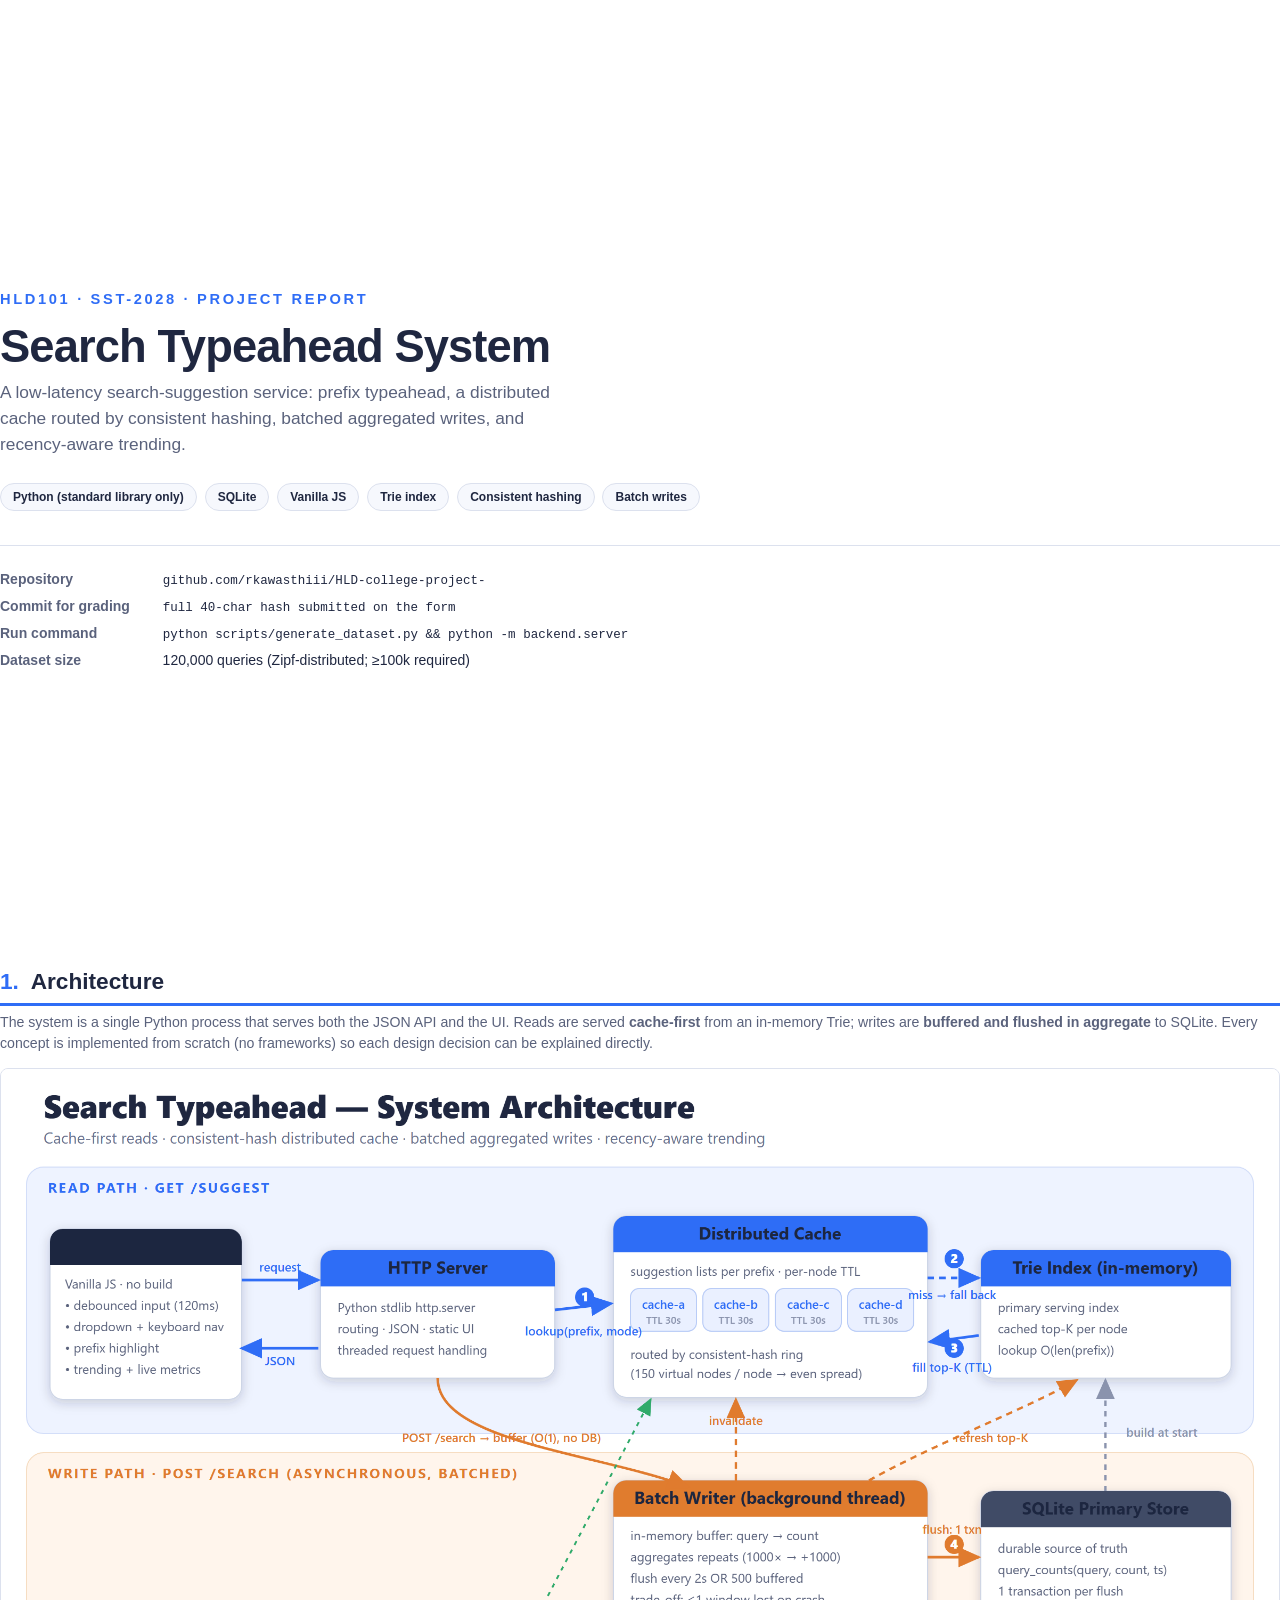
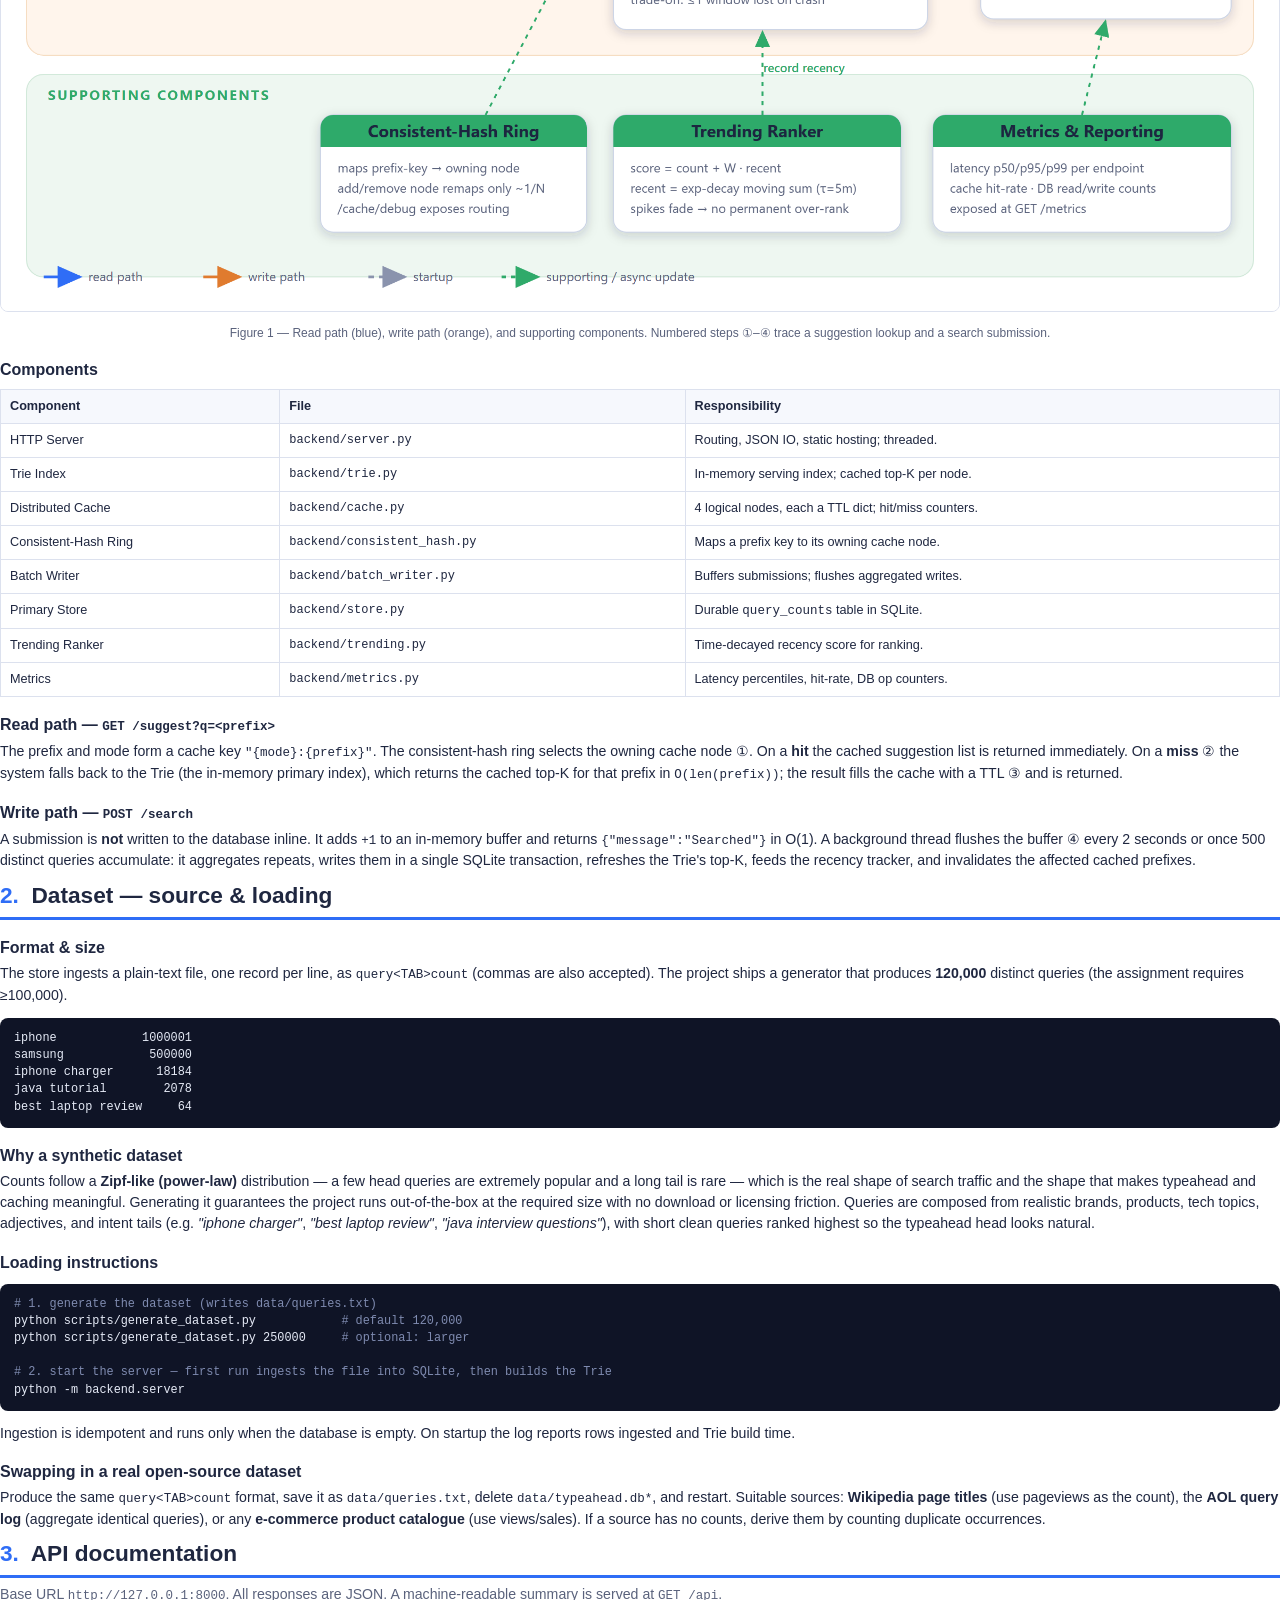
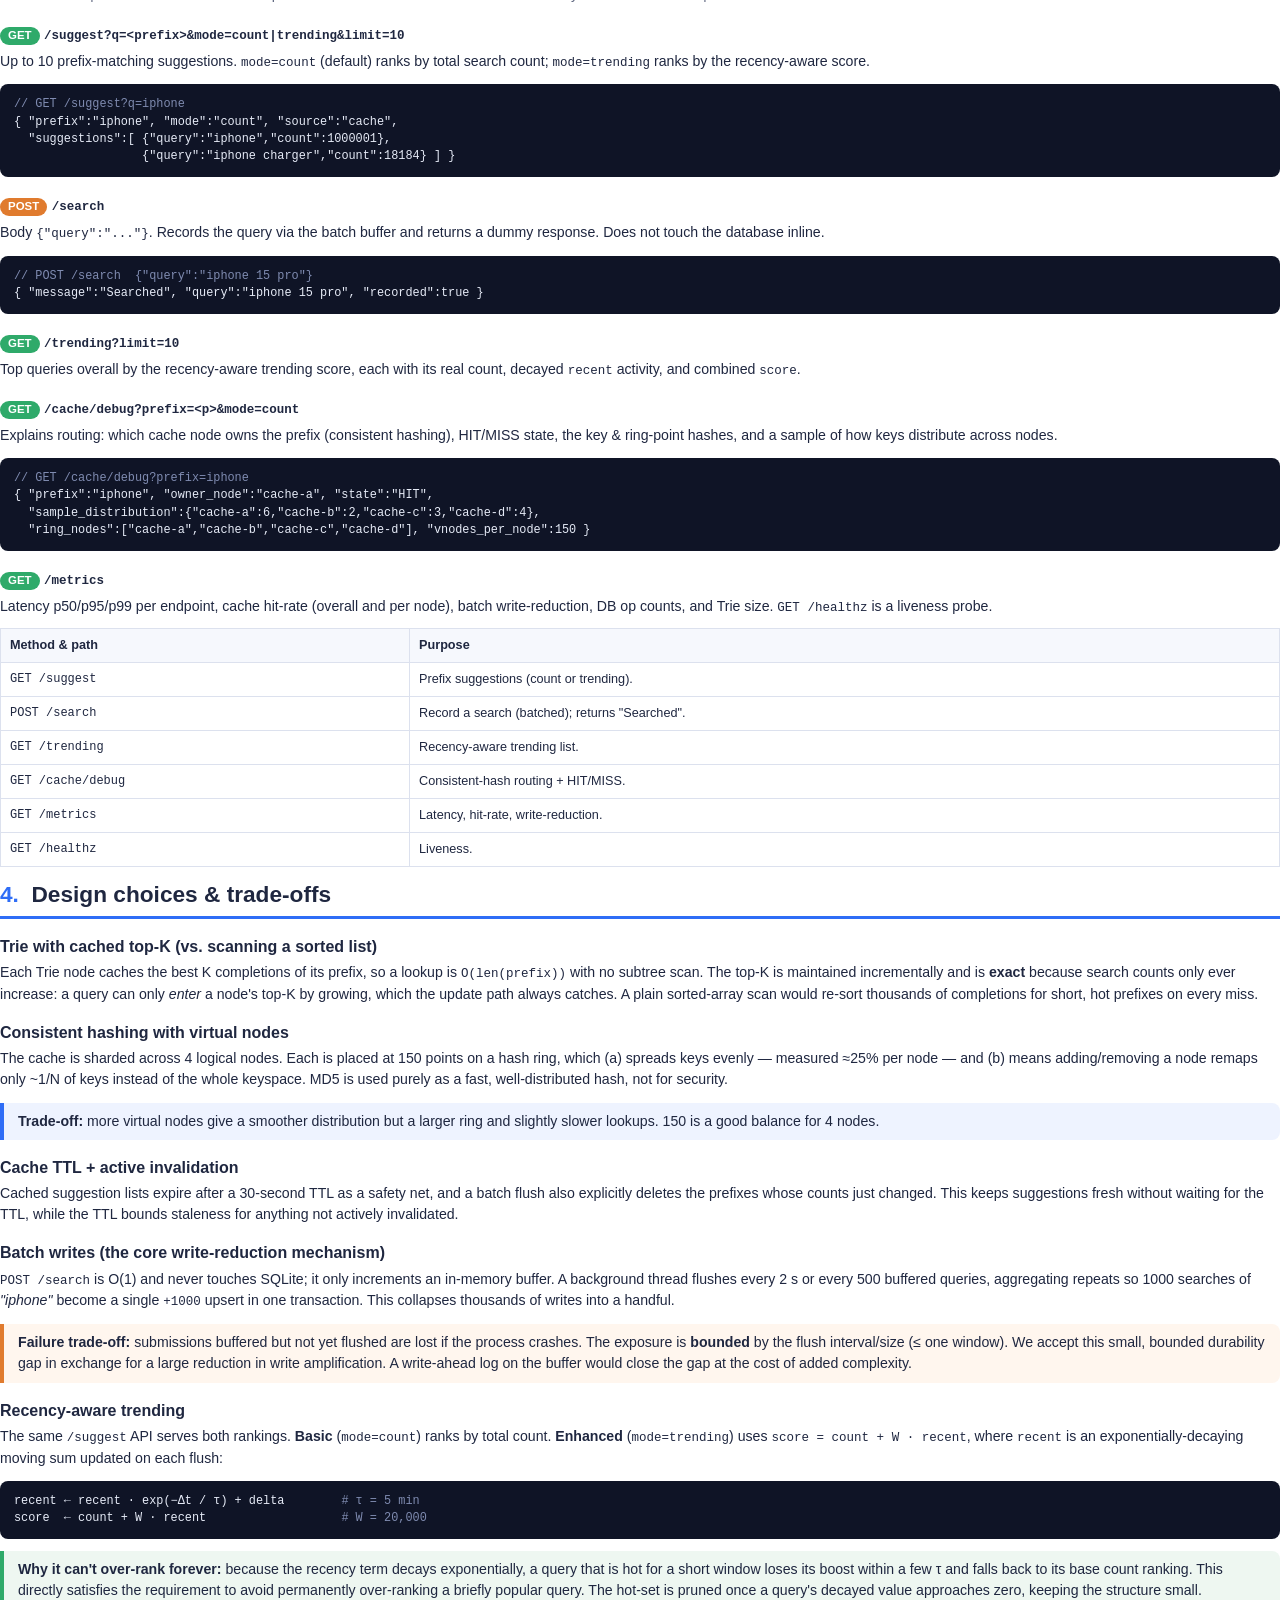
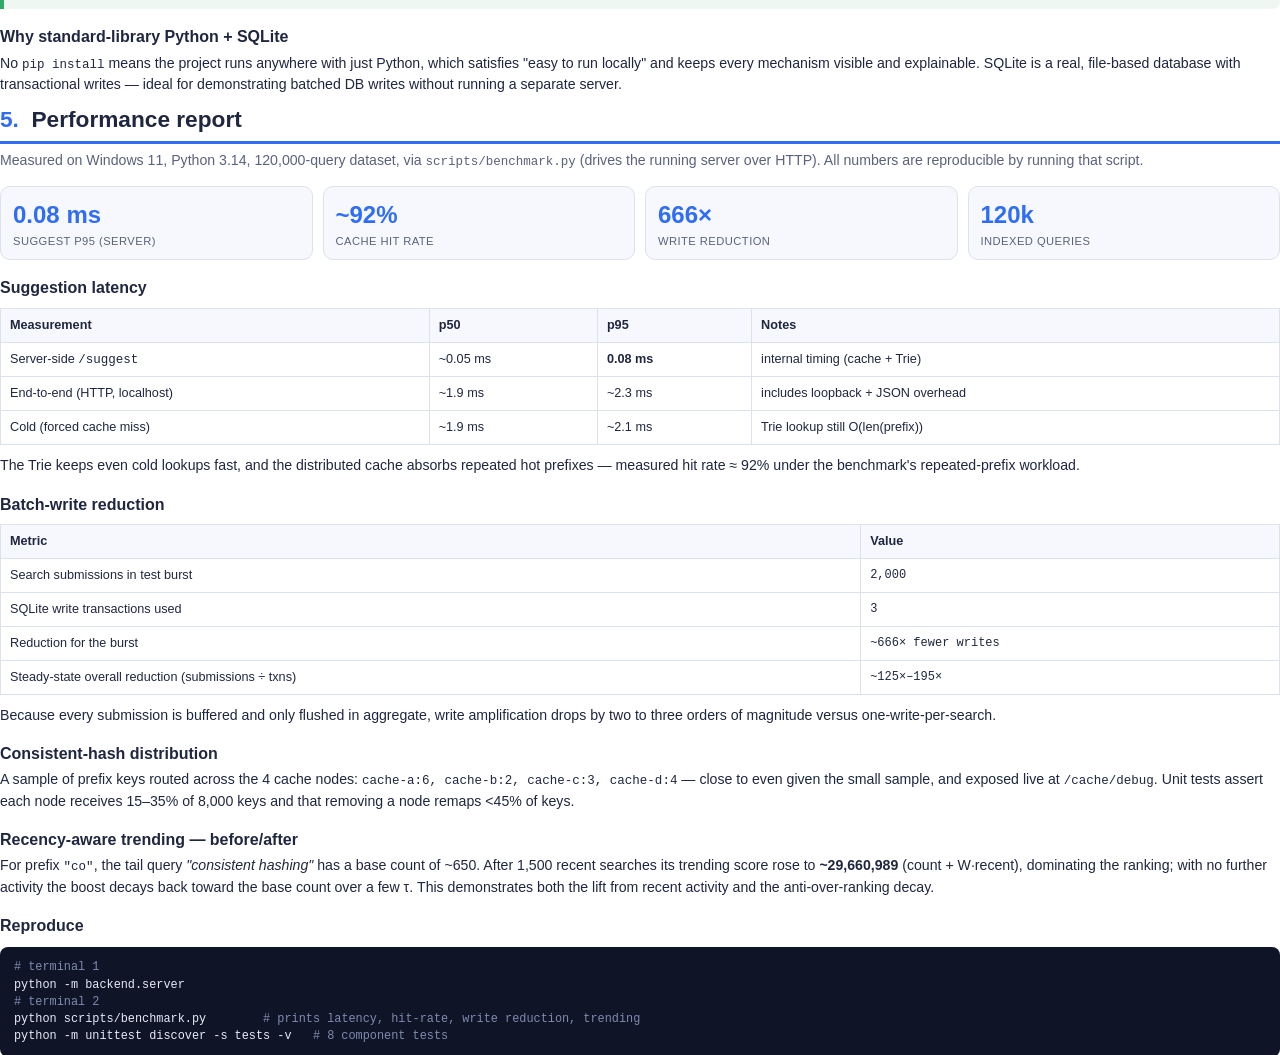
==== docs/report.html @ 8cc43f55 "feat: initial implementation of search typeahead feature with suggestions, trending, and metrics - A" ====
<!DOCTYPE html>
<html lang="en">
<head>
<meta charset="UTF-8" />
<title>Search Typeahead — Project Report</title>
<style>
  @page { size: A4; margin: 17mm 15mm; }
  :root {
    --ink:#1f2740; --muted:#5a627c; --line:#dce1ee;
    --blue:#2f6df6; --orange:#e07b2e; --green:#2faa6a; --bg:#f6f8fd;
  }
  * { box-sizing: border-box; }
  body {
    font-family:"Segoe UI", Helvetica, Arial, sans-serif;
    color:var(--ink); margin:0; font-size:10.6pt; line-height:1.5;
  }
  h1,h2,h3 { line-height:1.2; }
  h2 {
    font-size:17pt; margin:0 0 4px; padding-bottom:8px;
    border-bottom:3px solid var(--blue);
  }
  .sec-no { color:var(--blue); font-weight:800; }
  h3 { font-size:12pt; margin:18px 0 4px; color:var(--ink); }
  p { margin:6px 0; }
  code, .mono { font-family:"Consolas","SF Mono",Menlo,monospace; font-size:9.4pt; }
  code { background:var(--bg); padding:1px 5px; border-radius:4px; color:#244; }
  pre {
    background:#0f1426; color:#e6ebf7; padding:12px 14px; border-radius:8px;
    font-family:"Consolas",monospace; font-size:8.9pt; line-height:1.45;
    overflow:auto; white-space:pre-wrap;
  }
  pre .c { color:#7f8bb0; }
  table { width:100%; border-collapse:collapse; margin:10px 0; font-size:9.5pt; }
  th,td { border:1px solid var(--line); padding:7px 9px; text-align:left; vertical-align:top; }
  th { background:var(--bg); font-weight:700; }
  td.mono, th.mono { font-family:"Consolas",monospace; font-size:9pt; }
  .section { page-break-before: always; padding-top:4px; }
  .lead { color:var(--muted); font-size:10.6pt; }
  .callout {
    border-left:4px solid var(--orange); background:#fff6ee;
    padding:8px 14px; border-radius:0 8px 8px 0; margin:12px 0;
  }
  .callout.blue { border-color:var(--blue); background:#eef3ff; }
  .callout.green{ border-color:var(--green); background:#eef7f1; }
  .callout b { color:var(--ink); }
  figure { margin:14px 0; text-align:center; }
  figure img { width:100%; border:1px solid var(--line); border-radius:8px; }
  figcaption { color:var(--muted); font-size:9pt; margin-top:6px; }
  .pill { display:inline-block; font-size:8.6pt; font-weight:700; padding:2px 8px;
          border-radius:20px; color:#fff; }
  .m-get { background:var(--green); } .m-post { background:var(--orange); }
  ul { margin:6px 0 6px 0; padding-left:20px; } li { margin:3px 0; }
  .kpi-row { display:flex; gap:10px; margin:14px 0; }
  .kpi { flex:1; border:1px solid var(--line); border-radius:10px; padding:10px 12px; background:var(--bg); }
  .kpi .v { font-size:18pt; font-weight:800; color:var(--blue); }
  .kpi .l { font-size:8.4pt; color:var(--muted); text-transform:uppercase; letter-spacing:.04em; }

  /* cover */
  .cover { height:255mm; display:flex; flex-direction:column; justify-content:center; }
  .cover .eyebrow { color:var(--blue); font-weight:800; letter-spacing:.18em; text-transform:uppercase; font-size:11pt; }
  .cover h1 { font-size:34pt; margin:10px 0 6px; letter-spacing:-.02em; }
  .cover .tag { color:var(--muted); font-size:13pt; max-width:150mm; }
  .cover .meta { margin-top:34px; border-top:1px solid var(--line); padding-top:18px; font-size:10.5pt; }
  .cover .meta div { margin:5px 0; }
  .cover .meta b { display:inline-block; width:42mm; color:var(--muted); font-weight:600; }
  .stack { margin-top:22px; }
  .stack span { display:inline-block; background:var(--bg); border:1px solid var(--line);
    border-radius:20px; padding:4px 12px; margin:3px 4px 0 0; font-size:9pt; font-weight:600; }
</style>
</head>
<body>

<!-- ============ COVER ============ -->
<section class="cover">
  <div class="eyebrow">HLD101 · SST-2028 · Project Report</div>
  <h1>Search Typeahead System</h1>
  <div class="tag">A low-latency search-suggestion service: prefix typeahead, a distributed
    cache routed by consistent hashing, batched aggregated writes, and recency-aware trending.</div>

  <div class="stack">
    <span>Python (standard library only)</span>
    <span>SQLite</span>
    <span>Vanilla JS</span>
    <span>Trie index</span>
    <span>Consistent hashing</span>
    <span>Batch writes</span>
  </div>

  <div class="meta">
    <div><b>Repository</b> <span class="mono">github.com/rkawasthiii/HLD-college-project-</span></div>
    <div><b>Commit for grading</b> <span class="mono">full 40-char hash submitted on the form</span></div>
    <div><b>Run command</b> <span class="mono">python scripts/generate_dataset.py &amp;&amp; python -m backend.server</span></div>
    <div><b>Dataset size</b> 120,000 queries (Zipf-distributed; ≥100k required)</div>
  </div>
</section>

<!-- ============ 1. ARCHITECTURE ============ -->
<section class="section">
  <h2><span class="sec-no">1.</span>&nbsp; Architecture</h2>
  <p class="lead">The system is a single Python process that serves both the JSON API and the
  UI. Reads are served <b>cache-first</b> from an in-memory Trie; writes are <b>buffered and
  flushed in aggregate</b> to SQLite. Every concept is implemented from scratch (no frameworks)
  so each design decision can be explained directly.</p>

  <figure>
    <img src="architecture.png" alt="Architecture diagram" />
    <figcaption>Figure 1 — Read path (blue), write path (orange), and supporting components.
      Numbered steps ①–④ trace a suggestion lookup and a search submission.</figcaption>
  </figure>

  <h3>Components</h3>
  <table>
    <tr><th>Component</th><th>File</th><th>Responsibility</th></tr>
    <tr><td>HTTP Server</td><td class="mono">backend/server.py</td><td>Routing, JSON IO, static hosting; threaded.</td></tr>
    <tr><td>Trie Index</td><td class="mono">backend/trie.py</td><td>In-memory serving index; cached top-K per node.</td></tr>
    <tr><td>Distributed Cache</td><td class="mono">backend/cache.py</td><td>4 logical nodes, each a TTL dict; hit/miss counters.</td></tr>
    <tr><td>Consistent-Hash Ring</td><td class="mono">backend/consistent_hash.py</td><td>Maps a prefix key to its owning cache node.</td></tr>
    <tr><td>Batch Writer</td><td class="mono">backend/batch_writer.py</td><td>Buffers submissions; flushes aggregated writes.</td></tr>
    <tr><td>Primary Store</td><td class="mono">backend/store.py</td><td>Durable <span class="mono">query_counts</span> table in SQLite.</td></tr>
    <tr><td>Trending Ranker</td><td class="mono">backend/trending.py</td><td>Time-decayed recency score for ranking.</td></tr>
    <tr><td>Metrics</td><td class="mono">backend/metrics.py</td><td>Latency percentiles, hit-rate, DB op counters.</td></tr>
  </table>

  <h3>Read path — <span class="mono">GET /suggest?q=&lt;prefix&gt;</span></h3>
  <p>The prefix and mode form a cache key <span class="mono">"{mode}:{prefix}"</span>. The
  consistent-hash ring selects the owning cache node ①. On a <b>hit</b> the cached suggestion
  list is returned immediately. On a <b>miss</b> ② the system falls back to the Trie (the
  in-memory primary index), which returns the cached top-K for that prefix in
  <span class="mono">O(len(prefix))</span>; the result fills the cache with a TTL ③ and is returned.</p>

  <h3>Write path — <span class="mono">POST /search</span></h3>
  <p>A submission is <b>not</b> written to the database inline. It adds <span class="mono">+1</span>
  to an in-memory buffer and returns <span class="mono">{"message":"Searched"}</span> in O(1). A
  background thread flushes the buffer ④ every 2&nbsp;seconds or once 500 distinct queries
  accumulate: it aggregates repeats, writes them in a single SQLite transaction, refreshes the
  Trie's top-K, feeds the recency tracker, and invalidates the affected cached prefixes.</p>
</section>

<!-- ============ 2. DATASET ============ -->
<section class="section">
  <h2><span class="sec-no">2.</span>&nbsp; Dataset — source &amp; loading</h2>

  <h3>Format &amp; size</h3>
  <p>The store ingests a plain-text file, one record per line, as
  <span class="mono">query&lt;TAB&gt;count</span> (commas are also accepted). The project ships a
  generator that produces <b>120,000</b> distinct queries (the assignment requires ≥100,000).</p>
  <pre>iphone            1000001
samsung            500000
iphone charger      18184
java tutorial        2078
best laptop review     64</pre>

  <h3>Why a synthetic dataset</h3>
  <p>Counts follow a <b>Zipf-like (power-law)</b> distribution — a few head queries are extremely
  popular and a long tail is rare — which is the real shape of search traffic and the shape that
  makes typeahead and caching meaningful. Generating it guarantees the project runs out-of-the-box
  at the required size with no download or licensing friction. Queries are composed from realistic
  brands, products, tech topics, adjectives, and intent tails (e.g. <i>"iphone charger"</i>,
  <i>"best laptop review"</i>, <i>"java interview questions"</i>), with short clean queries ranked
  highest so the typeahead head looks natural.</p>

  <h3>Loading instructions</h3>
  <pre><span class="c"># 1. generate the dataset (writes data/queries.txt)</span>
python scripts/generate_dataset.py            <span class="c"># default 120,000</span>
python scripts/generate_dataset.py 250000     <span class="c"># optional: larger</span>

<span class="c"># 2. start the server — first run ingests the file into SQLite, then builds the Trie</span>
python -m backend.server</pre>
  <p>Ingestion is idempotent and runs only when the database is empty. On startup the log reports
  rows ingested and Trie build time.</p>

  <h3>Swapping in a real open-source dataset</h3>
  <p>Produce the same <span class="mono">query&lt;TAB&gt;count</span> format, save it as
  <span class="mono">data/queries.txt</span>, delete <span class="mono">data/typeahead.db*</span>,
  and restart. Suitable sources: <b>Wikipedia page titles</b> (use pageviews as the count), the
  <b>AOL query log</b> (aggregate identical queries), or any <b>e-commerce product catalogue</b>
  (use views/sales). If a source has no counts, derive them by counting duplicate occurrences.</p>
</section>

<!-- ============ 3. API ============ -->
<section class="section">
  <h2><span class="sec-no">3.</span>&nbsp; API documentation</h2>
  <p class="lead">Base URL <span class="mono">http://127.0.0.1:8000</span>. All responses are JSON.
  A machine-readable summary is served at <span class="mono">GET /api</span>.</p>

  <h3><span class="pill m-get">GET</span> <span class="mono">/suggest?q=&lt;prefix&gt;&amp;mode=count|trending&amp;limit=10</span></h3>
  <p>Up to 10 prefix-matching suggestions. <span class="mono">mode=count</span> (default) ranks by
  total search count; <span class="mono">mode=trending</span> ranks by the recency-aware score.</p>
  <pre><span class="c">// GET /suggest?q=iphone</span>
{ "prefix":"iphone", "mode":"count", "source":"cache",
  "suggestions":[ {"query":"iphone","count":1000001},
                  {"query":"iphone charger","count":18184} ] }</pre>

  <h3><span class="pill m-post">POST</span> <span class="mono">/search</span></h3>
  <p>Body <span class="mono">{"query":"..."}</span>. Records the query via the batch buffer and
  returns a dummy response. Does not touch the database inline.</p>
  <pre><span class="c">// POST /search  {"query":"iphone 15 pro"}</span>
{ "message":"Searched", "query":"iphone 15 pro", "recorded":true }</pre>

  <h3><span class="pill m-get">GET</span> <span class="mono">/trending?limit=10</span></h3>
  <p>Top queries overall by the recency-aware trending score, each with its real count, decayed
  <span class="mono">recent</span> activity, and combined <span class="mono">score</span>.</p>

  <h3><span class="pill m-get">GET</span> <span class="mono">/cache/debug?prefix=&lt;p&gt;&amp;mode=count</span></h3>
  <p>Explains routing: which cache node owns the prefix (consistent hashing), HIT/MISS state, the
  key &amp; ring-point hashes, and a sample of how keys distribute across nodes.</p>
  <pre><span class="c">// GET /cache/debug?prefix=iphone</span>
{ "prefix":"iphone", "owner_node":"cache-a", "state":"HIT",
  "sample_distribution":{"cache-a":6,"cache-b":2,"cache-c":3,"cache-d":4},
  "ring_nodes":["cache-a","cache-b","cache-c","cache-d"], "vnodes_per_node":150 }</pre>

  <h3><span class="pill m-get">GET</span> <span class="mono">/metrics</span></h3>
  <p>Latency p50/p95/p99 per endpoint, cache hit-rate (overall and per node), batch
  write-reduction, DB op counts, and Trie size. <span class="mono">GET /healthz</span> is a
  liveness probe.</p>

  <table>
    <tr><th>Method &amp; path</th><th>Purpose</th></tr>
    <tr><td class="mono">GET /suggest</td><td>Prefix suggestions (count or trending).</td></tr>
    <tr><td class="mono">POST /search</td><td>Record a search (batched); returns "Searched".</td></tr>
    <tr><td class="mono">GET /trending</td><td>Recency-aware trending list.</td></tr>
    <tr><td class="mono">GET /cache/debug</td><td>Consistent-hash routing + HIT/MISS.</td></tr>
    <tr><td class="mono">GET /metrics</td><td>Latency, hit-rate, write-reduction.</td></tr>
    <tr><td class="mono">GET /healthz</td><td>Liveness.</td></tr>
  </table>
</section>

<!-- ============ 4. DESIGN CHOICES ============ -->
<section class="section">
  <h2><span class="sec-no">4.</span>&nbsp; Design choices &amp; trade-offs</h2>

  <h3>Trie with cached top-K (vs. scanning a sorted list)</h3>
  <p>Each Trie node caches the best K completions of its prefix, so a lookup is
  <span class="mono">O(len(prefix))</span> with no subtree scan. The top-K is maintained
  incrementally and is <b>exact</b> because search counts only ever increase: a query can only
  <i>enter</i> a node's top-K by growing, which the update path always catches. A plain sorted-array
  scan would re-sort thousands of completions for short, hot prefixes on every miss.</p>

  <h3>Consistent hashing with virtual nodes</h3>
  <p>The cache is sharded across 4 logical nodes. Each is placed at 150 points on a hash ring, which
  (a) spreads keys evenly — measured ≈25% per node — and (b) means adding/removing a node remaps only
  ~1/N of keys instead of the whole keyspace. MD5 is used purely as a fast, well-distributed hash, not
  for security.</p>
  <div class="callout blue"><b>Trade-off:</b> more virtual nodes give a smoother distribution but a
  larger ring and slightly slower lookups. 150 is a good balance for 4 nodes.</div>

  <h3>Cache TTL + active invalidation</h3>
  <p>Cached suggestion lists expire after a 30-second TTL as a safety net, and a batch flush also
  explicitly deletes the prefixes whose counts just changed. This keeps suggestions fresh without
  waiting for the TTL, while the TTL bounds staleness for anything not actively invalidated.</p>

  <h3>Batch writes (the core write-reduction mechanism)</h3>
  <p><span class="mono">POST /search</span> is O(1) and never touches SQLite; it only increments an
  in-memory buffer. A background thread flushes every 2&nbsp;s or every 500 buffered queries,
  aggregating repeats so 1000 searches of <i>"iphone"</i> become a single <span class="mono">+1000</span>
  upsert in one transaction. This collapses thousands of writes into a handful.</p>
  <div class="callout"><b>Failure trade-off:</b> submissions buffered but not yet flushed are lost if
  the process crashes. The exposure is <b>bounded</b> by the flush interval/size (≤ one window). We
  accept this small, bounded durability gap in exchange for a large reduction in write amplification.
  A write-ahead log on the buffer would close the gap at the cost of added complexity.</div>

  <h3>Recency-aware trending</h3>
  <p>The same <span class="mono">/suggest</span> API serves both rankings.
  <b>Basic</b> (<span class="mono">mode=count</span>) ranks by total count. <b>Enhanced</b>
  (<span class="mono">mode=trending</span>) uses
  <span class="mono">score = count + W · recent</span>, where <span class="mono">recent</span> is an
  exponentially-decaying moving sum updated on each flush:</p>
  <pre>recent ← recent · exp(−Δt / τ) + delta        <span class="c"># τ = 5 min</span>
score  ← count + W · recent                   <span class="c"># W = 20,000</span></pre>
  <div class="callout green"><b>Why it can't over-rank forever:</b> because the recency term decays
  exponentially, a query that is hot for a short window loses its boost within a few τ and falls back
  to its base count ranking. This directly satisfies the requirement to avoid permanently over-ranking
  a briefly popular query. The hot-set is pruned once a query's decayed value approaches zero, keeping
  the structure small.</div>

  <h3>Why standard-library Python + SQLite</h3>
  <p>No <span class="mono">pip install</span> means the project runs anywhere with just Python, which
  satisfies "easy to run locally" and keeps every mechanism visible and explainable. SQLite is a real,
  file-based database with transactional writes — ideal for demonstrating batched DB writes without
  running a separate server.</p>
</section>

<!-- ============ 5. PERFORMANCE ============ -->
<section class="section">
  <h2><span class="sec-no">5.</span>&nbsp; Performance report</h2>
  <p class="lead">Measured on Windows 11, Python 3.14, 120,000-query dataset, via
  <span class="mono">scripts/benchmark.py</span> (drives the running server over HTTP). All numbers
  are reproducible by running that script.</p>

  <div class="kpi-row">
    <div class="kpi"><div class="v">0.08 ms</div><div class="l">suggest p95 (server)</div></div>
    <div class="kpi"><div class="v">~92%</div><div class="l">cache hit rate</div></div>
    <div class="kpi"><div class="v">666×</div><div class="l">write reduction</div></div>
    <div class="kpi"><div class="v">120k</div><div class="l">indexed queries</div></div>
  </div>

  <h3>Suggestion latency</h3>
  <table>
    <tr><th>Measurement</th><th>p50</th><th>p95</th><th>Notes</th></tr>
    <tr><td>Server-side <span class="mono">/suggest</span></td><td>~0.05 ms</td><td><b>0.08 ms</b></td><td>internal timing (cache + Trie)</td></tr>
    <tr><td>End-to-end (HTTP, localhost)</td><td>~1.9 ms</td><td>~2.3 ms</td><td>includes loopback + JSON overhead</td></tr>
    <tr><td>Cold (forced cache miss)</td><td>~1.9 ms</td><td>~2.1 ms</td><td>Trie lookup still O(len(prefix))</td></tr>
  </table>
  <p>The Trie keeps even cold lookups fast, and the distributed cache absorbs repeated hot prefixes —
  measured hit rate ≈ 92% under the benchmark's repeated-prefix workload.</p>

  <h3>Batch-write reduction</h3>
  <table>
    <tr><th>Metric</th><th>Value</th></tr>
    <tr><td>Search submissions in test burst</td><td class="mono">2,000</td></tr>
    <tr><td>SQLite write transactions used</td><td class="mono">3</td></tr>
    <tr><td>Reduction for the burst</td><td class="mono">~666× fewer writes</td></tr>
    <tr><td>Steady-state overall reduction (submissions ÷ txns)</td><td class="mono">~125×–195×</td></tr>
  </table>
  <p>Because every submission is buffered and only flushed in aggregate, write amplification drops by
  two to three orders of magnitude versus one-write-per-search.</p>

  <h3>Consistent-hash distribution</h3>
  <p>A sample of prefix keys routed across the 4 cache nodes: <span class="mono">cache-a:6,
  cache-b:2, cache-c:3, cache-d:4</span> — close to even given the small sample, and exposed live at
  <span class="mono">/cache/debug</span>. Unit tests assert each node receives 15–35% of 8,000 keys
  and that removing a node remaps &lt;45% of keys.</p>

  <h3>Recency-aware trending — before/after</h3>
  <p>For prefix <span class="mono">"co"</span>, the tail query <i>"consistent hashing"</i> has a base
  count of ~650. After 1,500 recent searches its trending score rose to <b>~29,660,989</b> (count +
  W·recent), dominating the ranking; with no further activity the boost decays back toward the base
  count over a few τ. This demonstrates both the lift from recent activity and the anti-over-ranking
  decay.</p>

  <h3>Reproduce</h3>
  <pre><span class="c"># terminal 1</span>
python -m backend.server
<span class="c"># terminal 2</span>
python scripts/benchmark.py        <span class="c"># prints latency, hit-rate, write reduction, trending</span>
python -m unittest discover -s tests -v   <span class="c"># 8 component tests</span></pre>
</section>

</body>
</html>
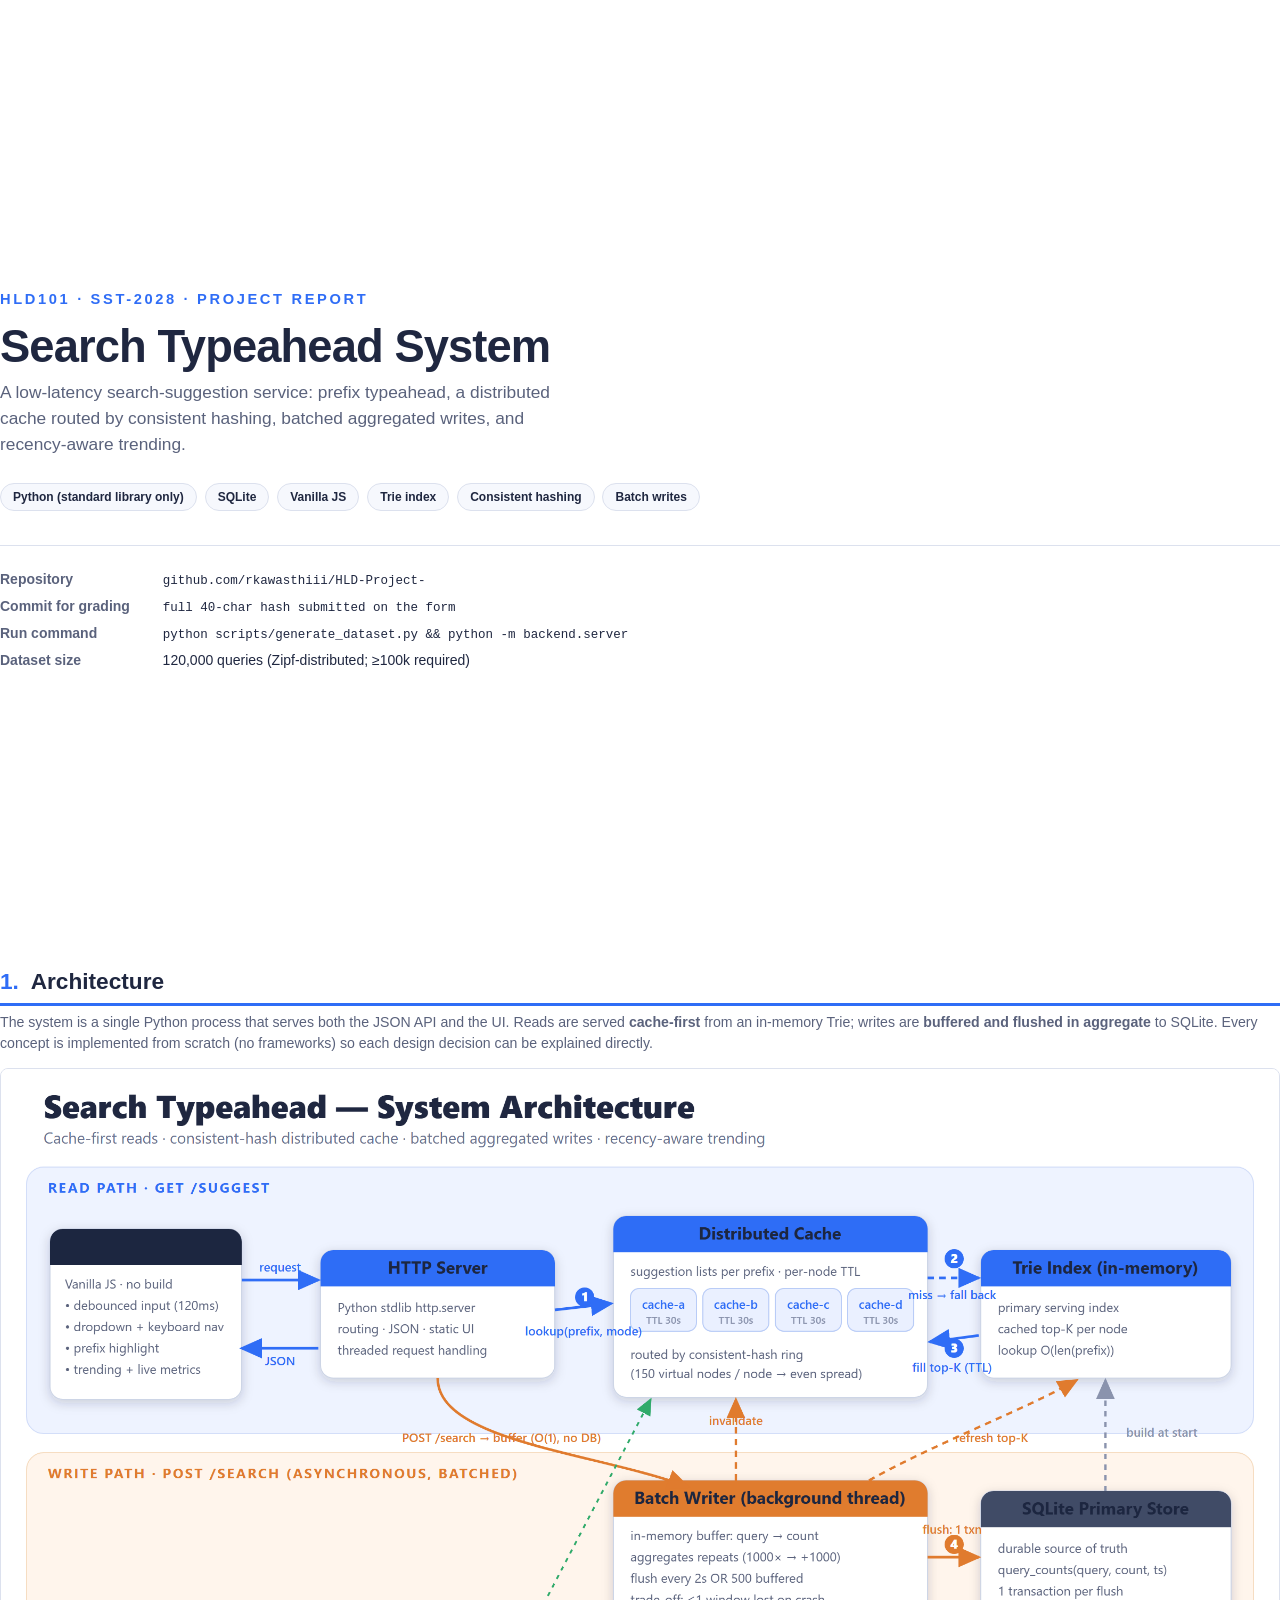
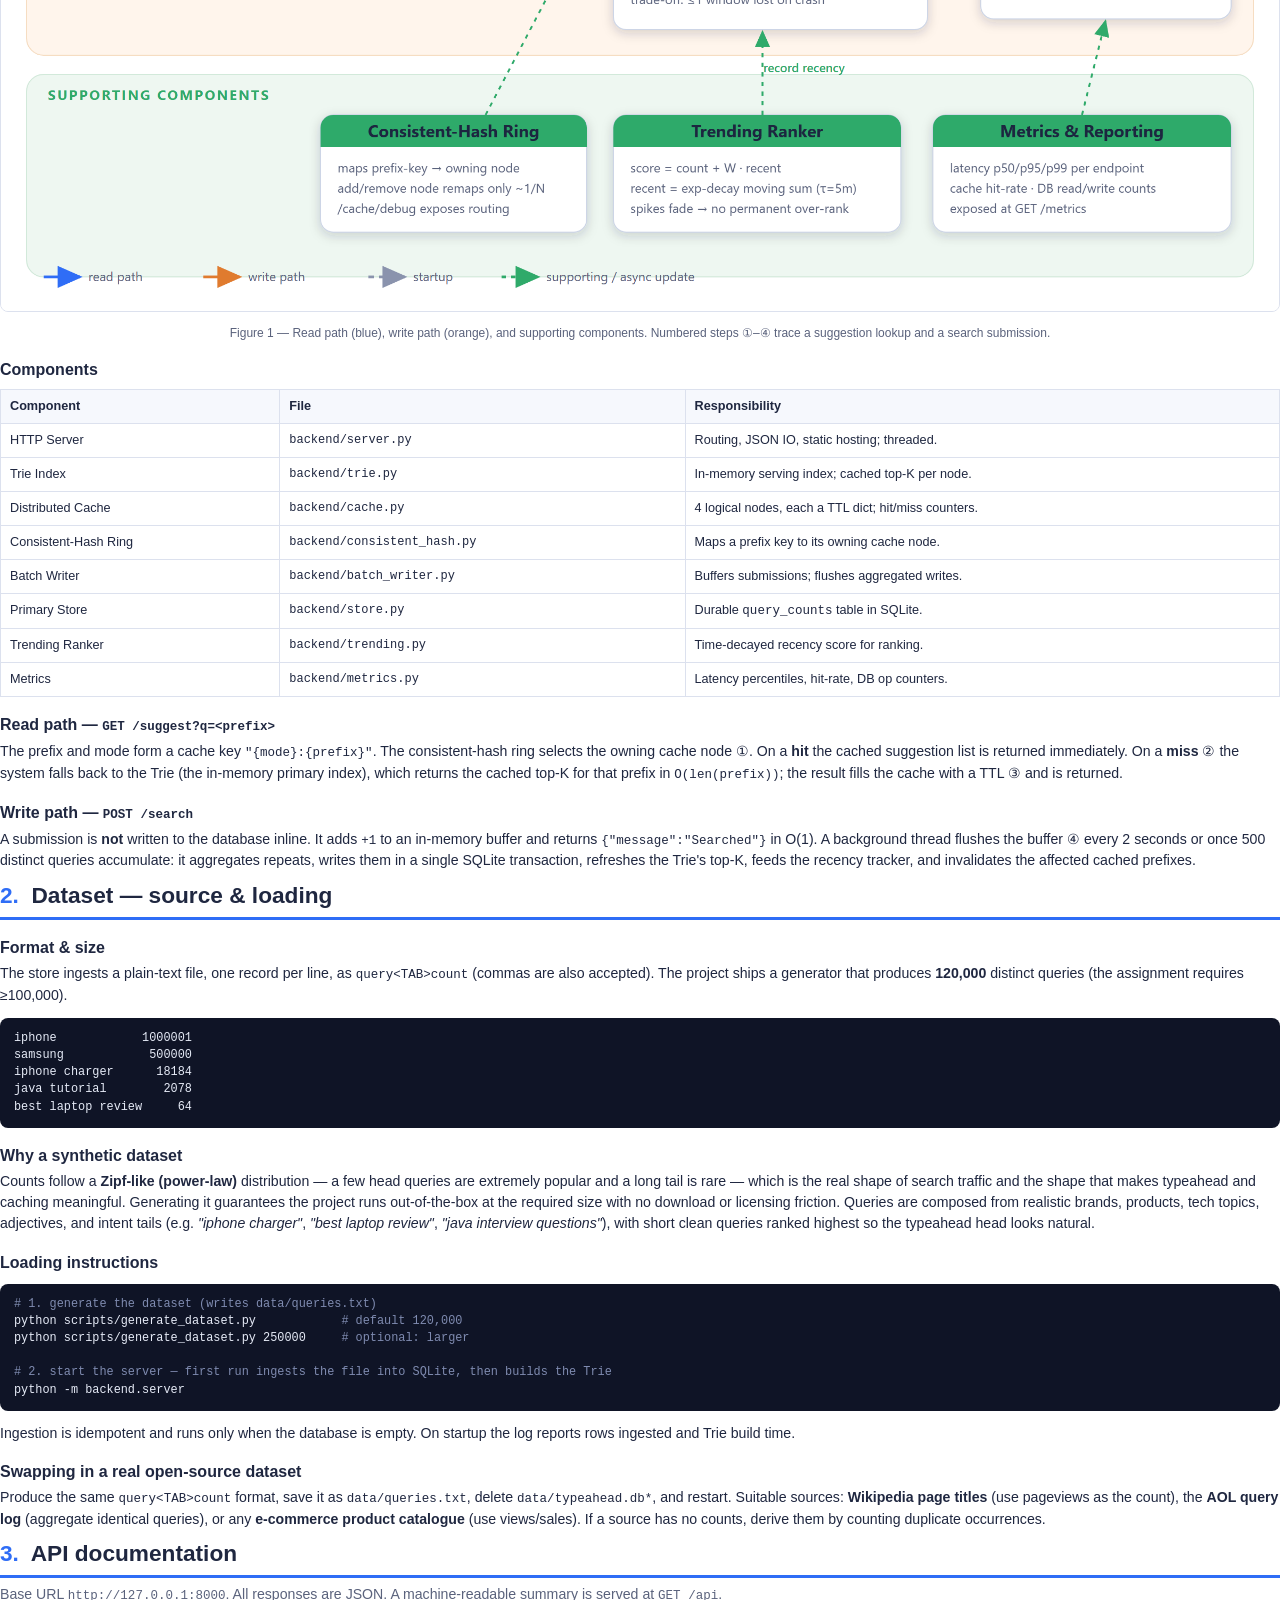
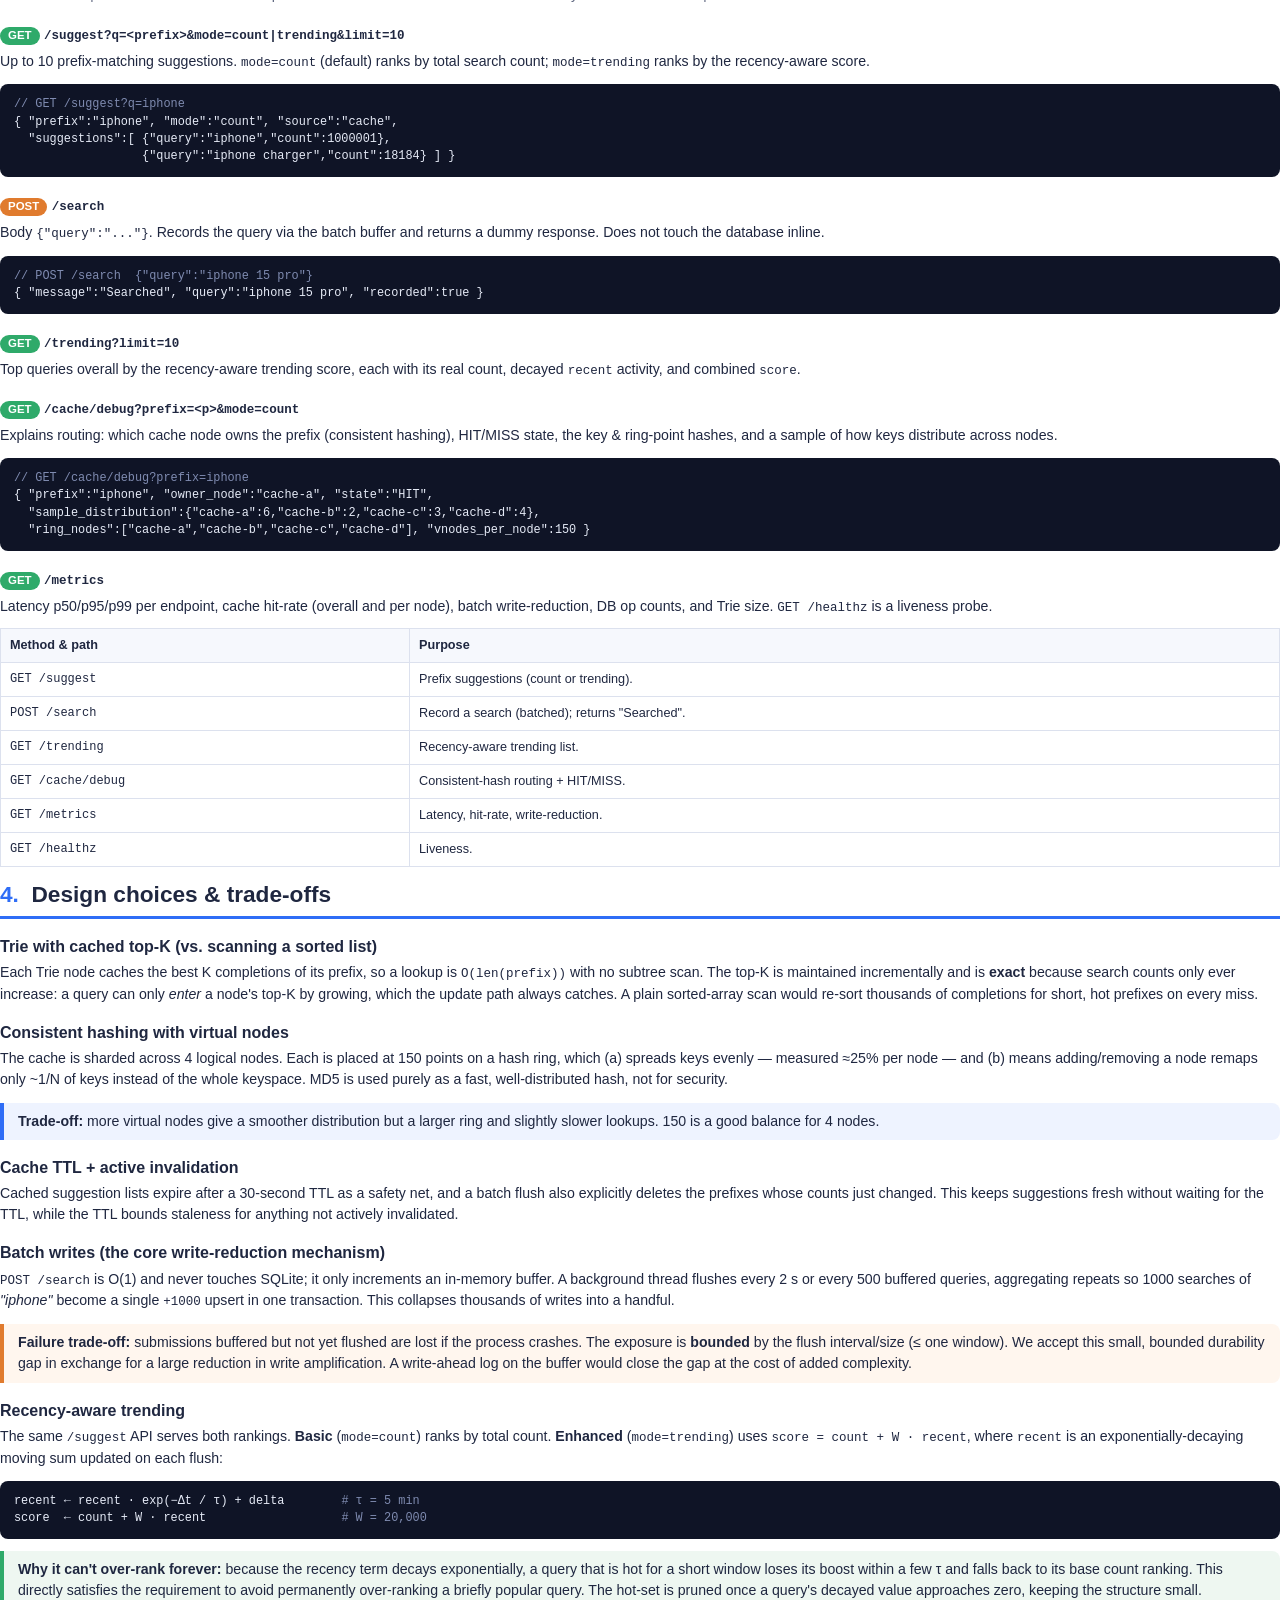
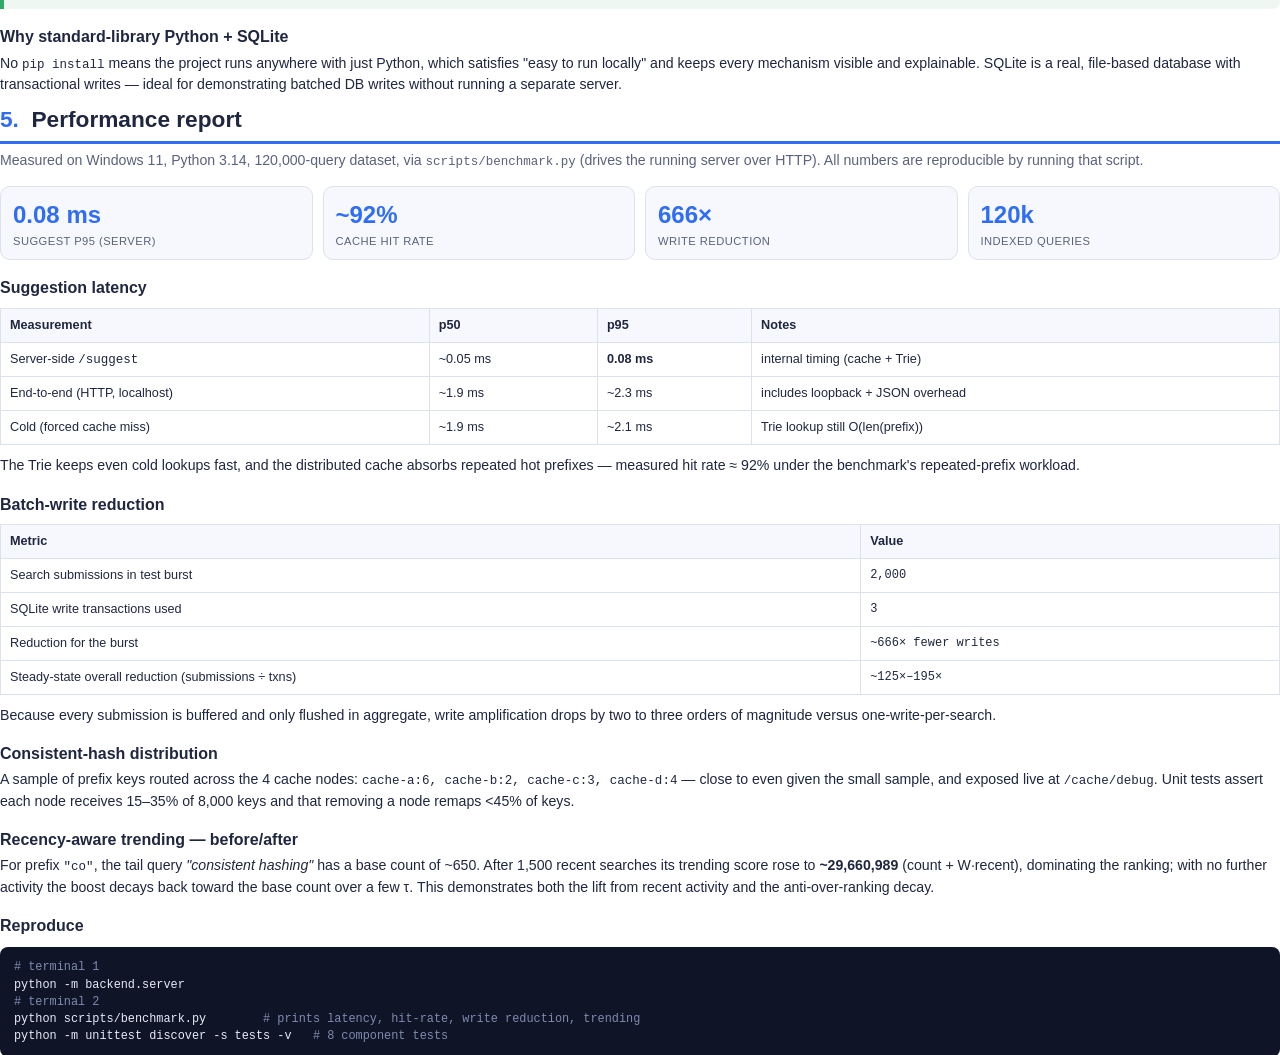
==== commit 24acfd1b: "fix: update repository link in project report" ====
--- a/docs/report.html
+++ b/docs/report.html
@@ -87,7 +87,7 @@
   </div>
 
   <div class="meta">
-    <div><b>Repository</b> <span class="mono">github.com/rkawasthiii/HLD-college-project-</span></div>
+    <div><b>Repository</b> <span class="mono">github.com/rkawasthiii/HLD-Project-</span></div>
     <div><b>Commit for grading</b> <span class="mono">full 40-char hash submitted on the form</span></div>
     <div><b>Run command</b> <span class="mono">python scripts/generate_dataset.py &amp;&amp; python -m backend.server</span></div>
     <div><b>Dataset size</b> 120,000 queries (Zipf-distributed; ≥100k required)</div>
